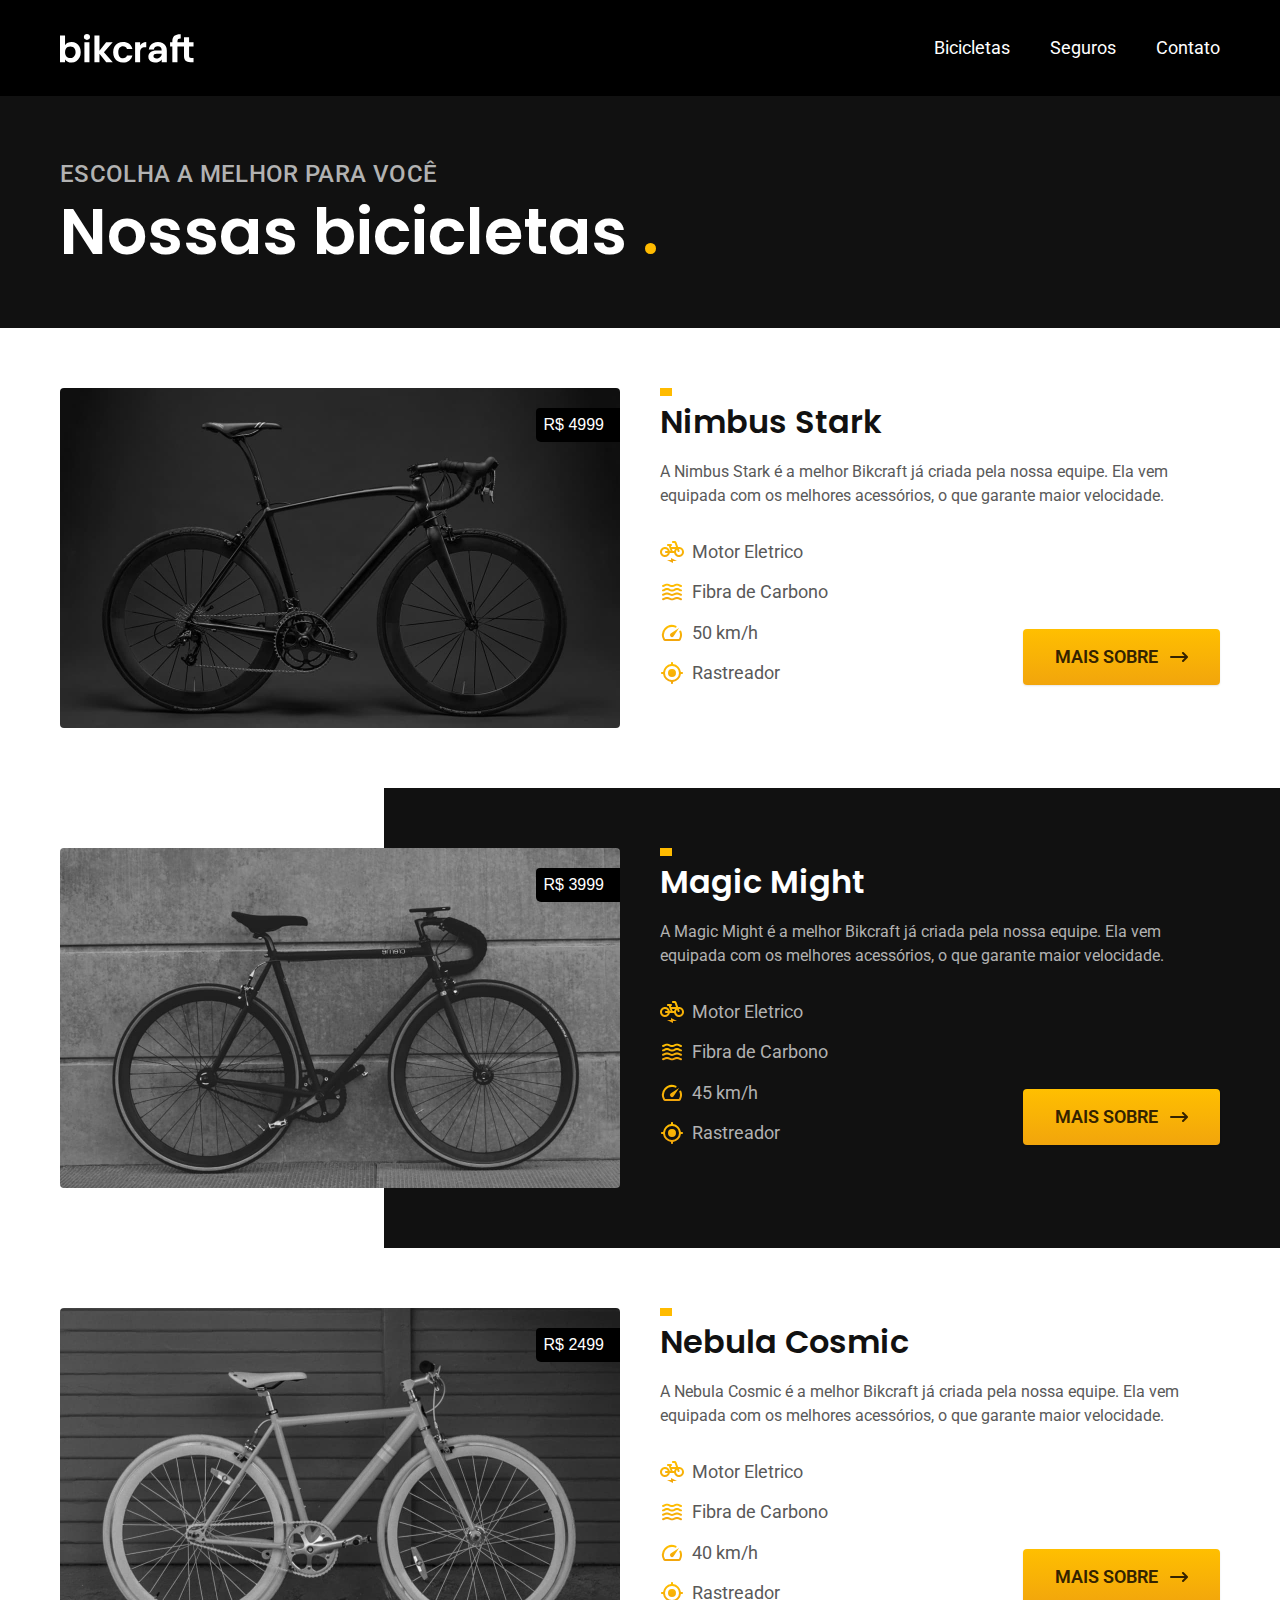
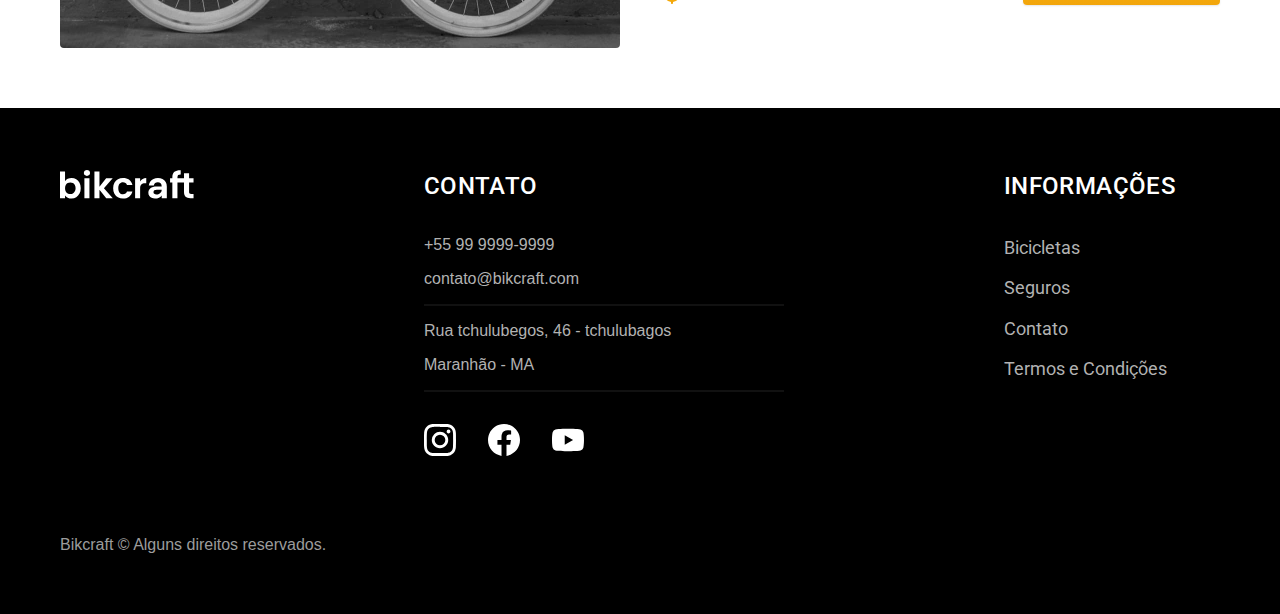
==== bicicletas.html @ 2ca4da3f "Termos e Bicicletas" ====
<!DOCTYPE html>
<html lang="pt-BR">

<head>
    <meta charset="UTF-8" />
    <meta name="viewport" content="width=device-width, initial-scale=1.0" />

    <title>Bicicletas | Bikcraft </title>
    <meta name="description" content="Bicicletas." />

    <link rel="stylesheet" href="./css/style.css" />

    <link rel="preconnect" href="https://fonts.googleapis.com" />
    <link rel="preconnect" href="https://fonts.gstatic.com" crossorigin />
    <link href="https://fonts.googleapis.com/css2?family=Poppins:ital,wght@0,100;0,200;0,300;0,400;0,500;0,600;0,700;0,800;0,900;1,100;1,200;1,300;1,400;1,500;1,600;1,700;1,800;1,900&family=Roboto:ital,wght@0,100;0,300;0,400;0,500;0,700;0,900;1,100;1,300;1,400;1,500;1,700;1,900&display=swap" rel="stylesheet" />
</head>

<body id="bicicletas">
    <header class="header-bg">
        <div class="container header">
            <a href="./"><img src="./img/bikcraft.svg" alt="Bikcraft" /> </a>

            <nav aria-label="primaria">
                <ul class="header-menu font-1-m cor-0">
                    <li><a href="./bicicletas.html">Bicicletas</a></li>
                    <li><a href="./seguros.html">Seguros</a></li>
                    <li><a href="./contato.html">Contato</a></li>
                </ul>
            </nav>
        </div>
    </header>

    <main>
        <div class="titulo-bg">
            <div class="titulo container">
                <p class="font-2-l-b cor-5">ESCOLHA A MELHOR PARA VOCÊ</p>
                <h1 class="font-1-xxl cor-0">Nossas bicicletas <span class="cor-p1">.</span></h1>
            </div>
        </div>
        <div class="bicicletas-bg">
            <div class="bicicletas container">
                <div class="bicicletas-imagem">
                    <img src="./img/bicicletas/nimbus.jpg" alt="Bicicleta preta">
                    <span class="font-2-m cor-0">R$ 4999</span>
                </div>
                <div class="bicicletas-conteudo">
                    <h2 class="font-1-xl">Nimbus Stark</h2>
                    <p class="font-2-s cor-8">A Nimbus Stark é a melhor Bikcraft já criada pela nossa equipe. Ela vem equipada com os melhores acessórios, o que garante maior velocidade.</p>
                    <ul class="font-1-m cor-8">
                        <li><img src="./img/icones/eletrica.svg" alt=""> Motor Eletrico
                        </li>
                        <li><img src="./img/icones/carbono.svg" alt=""> Fibra de Carbono
                        </li>
                        <li><img src="./img/icones/velocidade.svg" alt=""> 50 km/h
                        </li>
                        <li><img src="./img/icones/rastreador.svg" alt=""> Rastreador
                        </li>
                    </ul>
                    <a class="botao seta" href="./bicicletas/nimbus.html">Mais Sobre</a>
                </div>
            </div>
        </div>

        <div class="bicicletas-bg">
            <div class="bicicletas container">
                <div class="bicicletas-imagem">
                    <img src="./img/bicicletas/magic.jpg" alt="Bicicleta preta">
                    <span class="font-2-m cor-0">R$ 3999</span>
                </div>
                <div class="bicicletas-conteudo">
                    <h2 class="font-1-xl cor-0">Magic Might</h2>
                    <p class="font-2-s cor-5">A Magic Might é a melhor Bikcraft já criada pela nossa equipe. Ela vem equipada com os melhores acessórios, o que garante maior velocidade.</p>
                    <ul class="font-1-m cor-5">
                        <li><img src="./img/icones/eletrica.svg" alt=""> Motor Eletrico
                        </li>
                        <li><img src="./img/icones/carbono.svg" alt=""> Fibra de Carbono
                        </li>
                        <li><img src="./img/icones/velocidade.svg" alt=""> 45 km/h
                        </li>
                        <li><img src="./img/icones/rastreador.svg" alt=""> Rastreador
                        </li>
                    </ul>
                    <a class="botao seta" href="./bicicletas/magic.html">Mais Sobre</a>
                </div>
            </div>
        </div>

        <div class="bicicletas-bg">
            <div class="bicicletas container">
                <div class="bicicletas-imagem">
                    <img src="./img/bicicletas/nebula.jpg" alt="Bicicleta preta">
                    <span class="font-2-m cor-0">R$ 2499</span>
                </div>
                <div class="bicicletas-conteudo">
                    <h2 class="font-1-xl">Nebula Cosmic</h2>
                    <p class="font-2-s cor-8">A Nebula Cosmic é a melhor Bikcraft já criada pela nossa equipe. Ela vem equipada com os melhores acessórios, o que garante maior velocidade.</p>
                    <ul class="font-1-m cor-8">
                        <li><img src="./img/icones/eletrica.svg" alt=""> Motor Eletrico
                        </li>
                        <li><img src="./img/icones/carbono.svg" alt=""> Fibra de Carbono
                        </li>
                        <li><img src="./img/icones/velocidade.svg" alt=""> 40 km/h
                        </li>
                        <li><img src="./img/icones/rastreador.svg" alt=""> Rastreador
                        </li>
                    </ul>
                    <a class="botao seta" href="./bicicletas/nebula.html">Mais Sobre</a>
                </div>
            </div>
        </div>
    </main>

    <footer class="footer-bg">
        <div class="footer container">
            <div>
                <img src="./img/bikcraft.svg" alt="Bikcraft">
            </div>
            <div class="footer-contato">
                <h3 class="font-2-l-b cor-0">Contato</h3>
                <ul class="font-2-m cor-5">
                    <li><a href="tel:+55999999999">+55 99 9999-9999</a></li>
                    <li><a href="mailto:contato@bikcraft.com">contato@bikcraft.com</a></li>
                    <li>Rua tchulubegos, 46 - tchulubagos</li>
                    <li>Maranhão - MA</li>
                </ul>

                <div class="footer-redes">
                    <a href="">
                        <img src="./img/redes/instagram.svg" alt="Instagram">
                    </a>
                    <a href="">
                        <img src="./img/redes/facebook.svg" alt="Facebook">
                    </a>
                    <a href="">
                        <img src="./img/redes/youtube.svg" alt="Youtube">
                    </a>
                </div>
            </div>

            <div class="footer-informacoes">
                <h3 class="font-2-l-b cor-0">Informações</h3>
                <nav>
                    <ul class="font-1-m cor-5">
                        <li><a href="./bicicletas.html">Bicicletas</a></li>
                        <li><a href="./seguros.html">Seguros</a></li>
                        <li><a href="./contato.html">Contato</a></li>
                        <li><a href="./termos.html">Termos e Condições</a></li>
                    </ul>
                </nav>
            </div>
            <p class="footer-copy font-2-m cor-6">Bikcraft © Alguns direitos reservados.</p>
        </div>
    </footer>
</body>

</html>
---- css/style.css ----
@import "./global/global.css";
@import "./utility/typography.css";
@import "./utility/colors.css";

@import "./global/header.css";
@import "./global/footer.css";

@import "./utility/component.css";

@import "./home/introducao.css";
@import "./home/tecnologia.css";
@import "./home/parceiros.css";
@import "./home/depoimento.css";

@import "./bicicletas/bicicleta-list.css";
@import "./bicicletas/bicicletas.css";

@import "./seguros/seguros.css";

@import "./termos/termos.css";
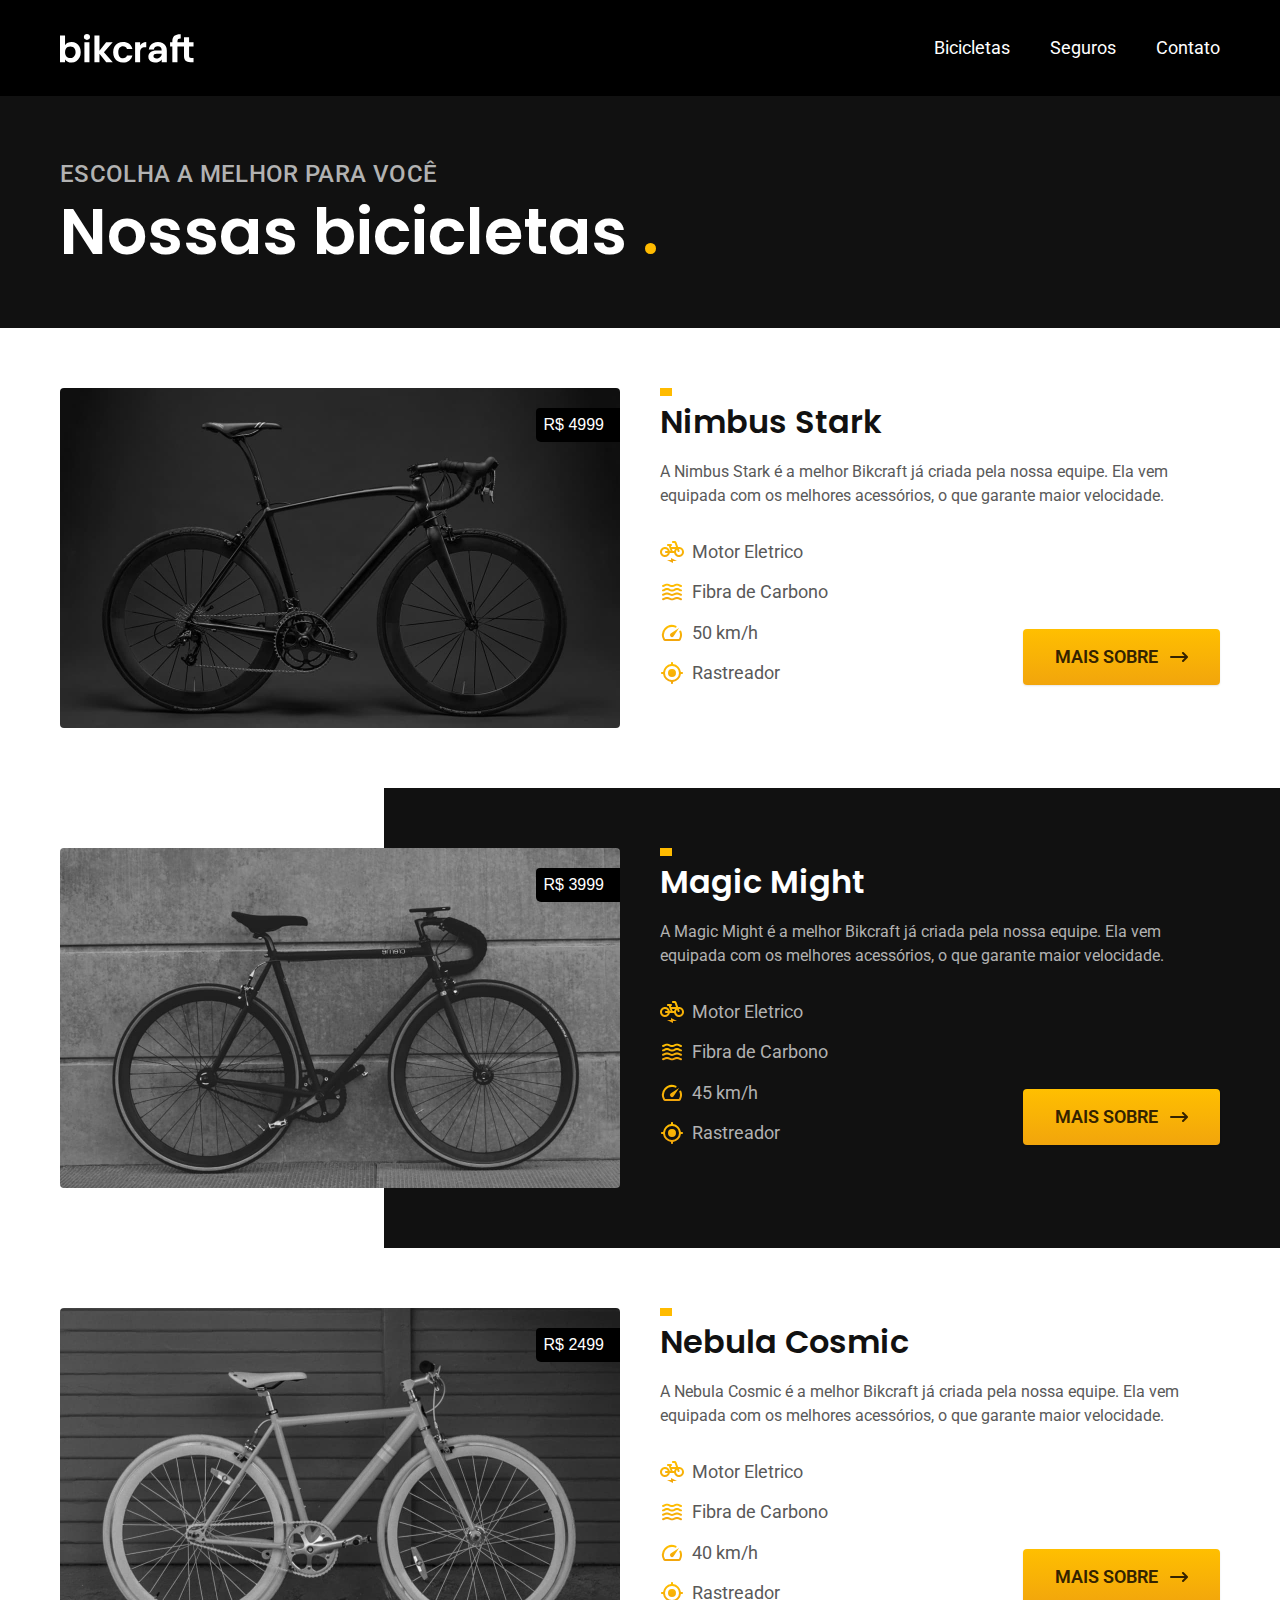
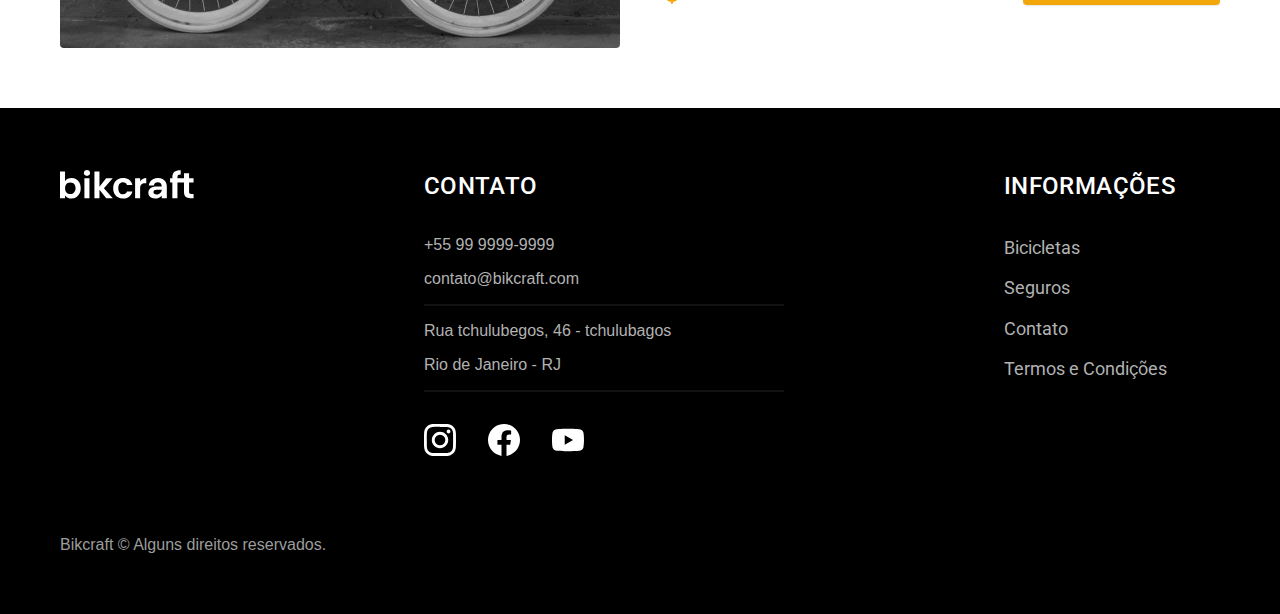
==== commit 589c956f: "Formulario, contato" ====
--- a/bicicletas.html
+++ b/bicicletas.html
@@ -121,7 +121,7 @@
                     <li><a href="tel:+55999999999">+55 99 9999-9999</a></li>
                     <li><a href="mailto:contato@bikcraft.com">contato@bikcraft.com</a></li>
                     <li>Rua tchulubegos, 46 - tchulubagos</li>
-                    <li>Maranhão - MA</li>
+                    <li>Rio de Janeiro - RJ</li>
                 </ul>
 
                 <div class="footer-redes">
--- a/css/style.css
+++ b/css/style.css
@@ -6,6 +6,7 @@
 @import "./global/footer.css";
 
 @import "./utility/component.css";
+@import "./utility/formulario.css";
 
 @import "./home/introducao.css";
 @import "./home/tecnologia.css";
@@ -15,6 +16,15 @@
 @import "./bicicletas/bicicleta-list.css";
 @import "./bicicletas/bicicletas.css";
 
+@import "./bicicleta/bicicleta.css";
+@import "./bicicleta/seguro.css";
+
 @import "./seguros/seguros.css";
+@import "./seguros/vantagens.css";
+@import "./seguros/perguntas.css";
+
+@import "./contato/contato.css";
+@import "./contato/lojas.css";
+
 
 @import "./termos/termos.css";
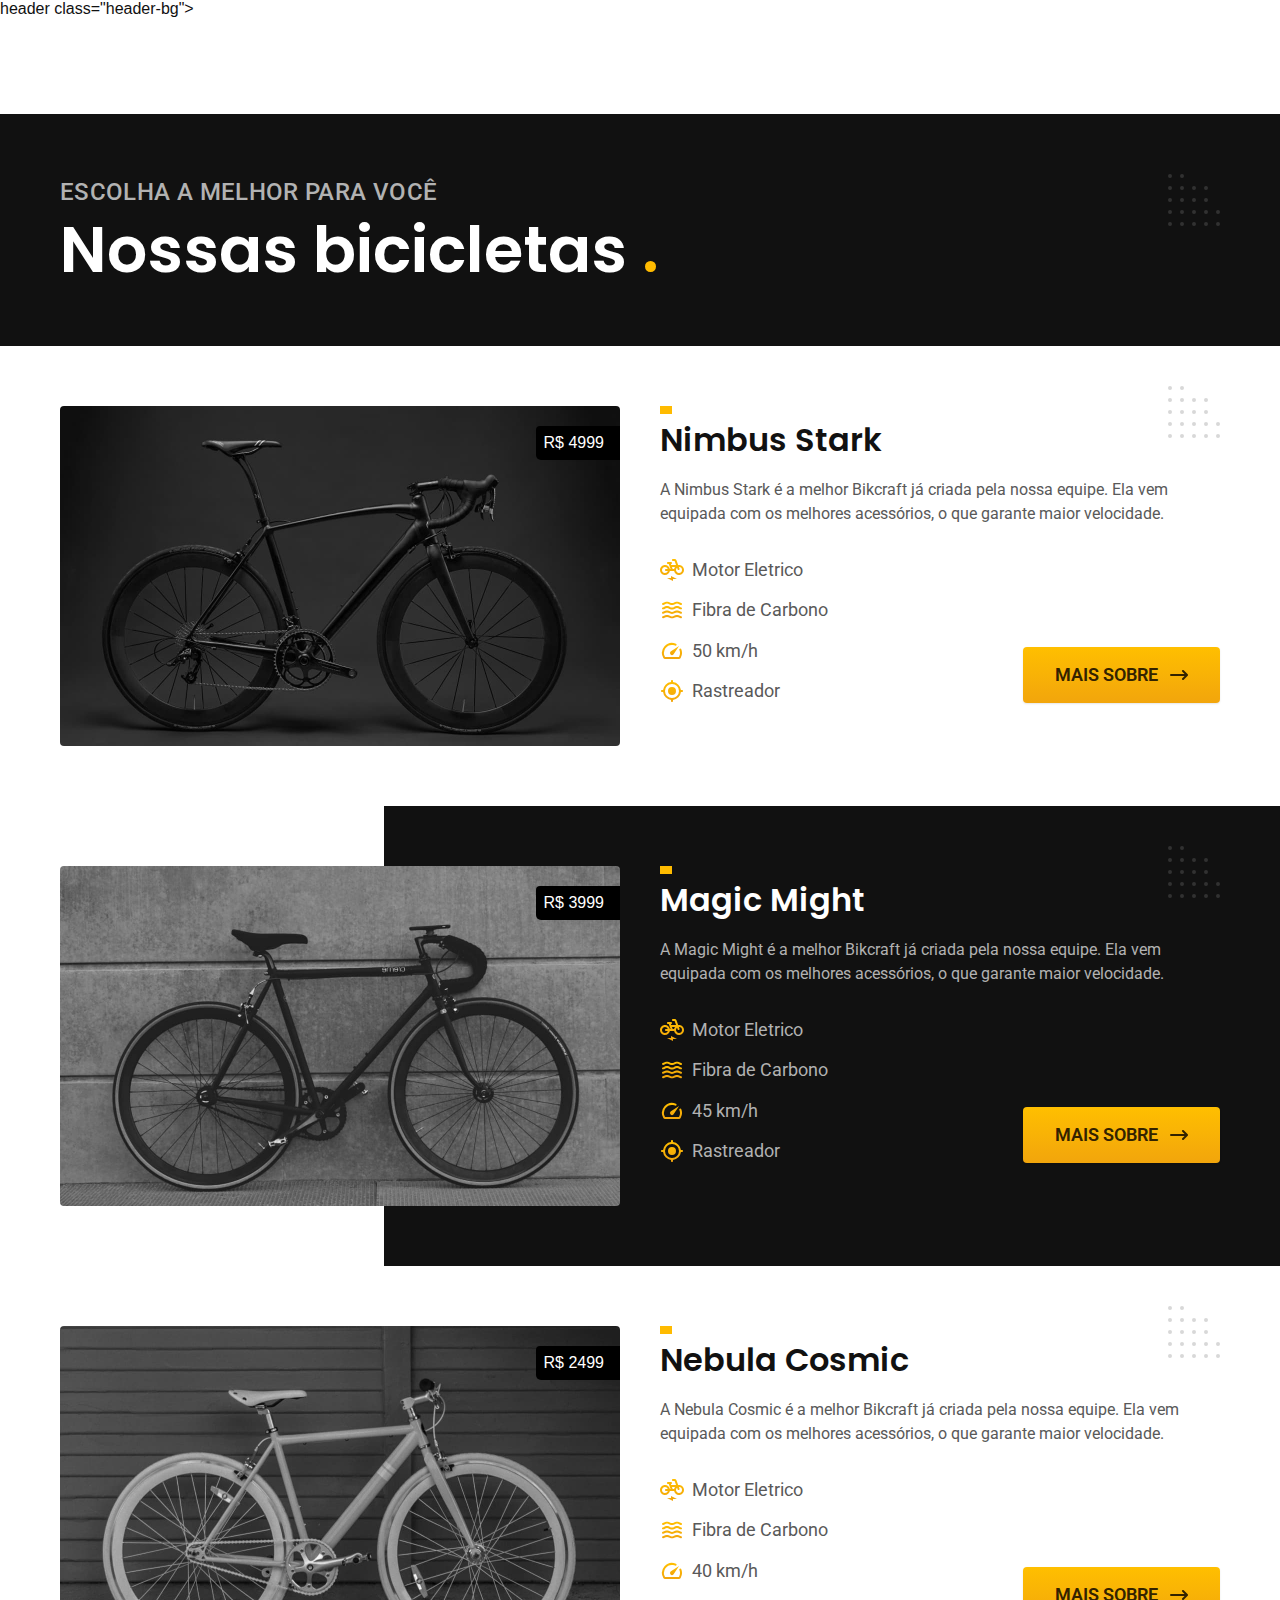
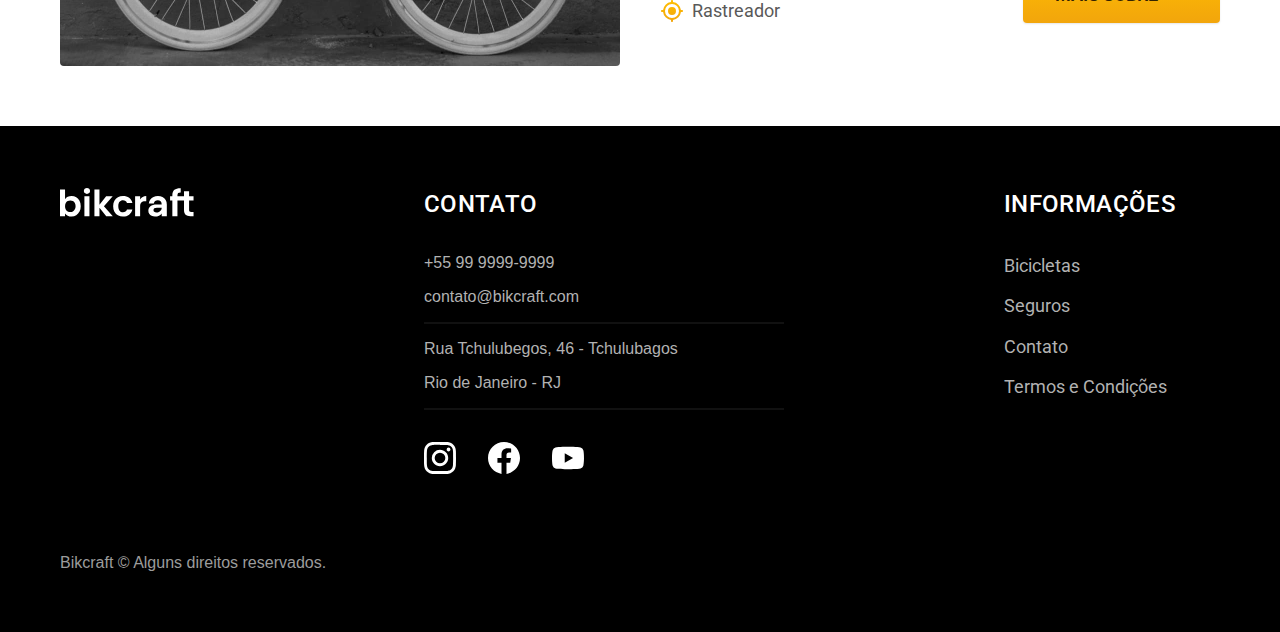
==== commit 917b20e0: "Otimizações" ====
--- a/bicicletas.html
+++ b/bicicletas.html
@@ -8,27 +8,28 @@
     <title>Bicicletas | Bikcraft </title>
     <meta name="description" content="Bicicletas." />
 
-    <link rel="stylesheet" href="./css/style.css" />
-
+     <link rel="preload" href="./css/style.css" as="style">
+  <link rel="stylesheet" href="./css/style.css" />
     <link rel="preconnect" href="https://fonts.googleapis.com" />
     <link rel="preconnect" href="https://fonts.gstatic.com" crossorigin />
     <link href="https://fonts.googleapis.com/css2?family=Poppins:ital,wght@0,100;0,200;0,300;0,400;0,500;0,600;0,700;0,800;0,900;1,100;1,200;1,300;1,400;1,500;1,600;1,700;1,800;1,900&family=Roboto:ital,wght@0,100;0,300;0,400;0,500;0,700;0,900;1,100;1,300;1,400;1,500;1,700;1,900&display=swap" rel="stylesheet" />
 </head>
 
 <body id="bicicletas">
-    <header class="header-bg">
-        <div class="container header">
-            <a href="./"><img src="./img/bikcraft.svg" alt="Bikcraft" /> </a>
+    header class="header-bg">
+    <div class="container header">
+      <a href="./"><img src="./img/bikcraft.svg" width="136" height="32" alt="Bikcraft" /> </a>
 
-            <nav aria-label="primaria">
-                <ul class="header-menu font-1-m cor-0">
-                    <li><a href="./bicicletas.html">Bicicletas</a></li>
-                    <li><a href="./seguros.html">Seguros</a></li>
-                    <li><a href="./contato.html">Contato</a></li>
-                </ul>
-            </nav>
-        </div>
-    </header>
+      <nav aria-label="primaria">
+        <ul class="header-menu font-1-m cor-0">
+          <li><a href="./bicicletas.html">Bicicletas</a></li>
+          <li><a href="./seguros.html">Seguros</a></li>
+          <li><a href="./contato.html">Contato</a></li>
+        </ul>
+      </nav>
+    </div>
+  </header>
+
 
     <main>
         <div class="titulo-bg">
@@ -40,20 +41,20 @@
         <div class="bicicletas-bg">
             <div class="bicicletas container">
                 <div class="bicicletas-imagem">
-                    <img src="./img/bicicletas/nimbus.jpg" alt="Bicicleta preta">
+                    <img src="./img/bicicletas/nimbus.jpg" width="1120" height="680"  alt="Bicicleta preta">
                     <span class="font-2-m cor-0">R$ 4999</span>
                 </div>
                 <div class="bicicletas-conteudo">
                     <h2 class="font-1-xl">Nimbus Stark</h2>
                     <p class="font-2-s cor-8">A Nimbus Stark é a melhor Bikcraft já criada pela nossa equipe. Ela vem equipada com os melhores acessórios, o que garante maior velocidade.</p>
                     <ul class="font-1-m cor-8">
-                        <li><img src="./img/icones/eletrica.svg" alt=""> Motor Eletrico
+                        <li><img src="./img/icones/eletrica.svg" width="32" height="32"  alt=""> Motor Eletrico
                         </li>
-                        <li><img src="./img/icones/carbono.svg" alt=""> Fibra de Carbono
+                        <li><img src="./img/icones/carbono.svg" width="32" height="32"  alt=""> Fibra de Carbono
                         </li>
-                        <li><img src="./img/icones/velocidade.svg" alt=""> 50 km/h
+                        <li><img src="./img/icones/velocidade.svg" width="32" height="32"  alt=""> 50 km/h
                         </li>
-                        <li><img src="./img/icones/rastreador.svg" alt=""> Rastreador
+                        <li><img src="./img/icones/rastreador.svg" width="32" height="32"  alt=""> Rastreador
                         </li>
                     </ul>
                     <a class="botao seta" href="./bicicletas/nimbus.html">Mais Sobre</a>
@@ -64,20 +65,20 @@
         <div class="bicicletas-bg">
             <div class="bicicletas container">
                 <div class="bicicletas-imagem">
-                    <img src="./img/bicicletas/magic.jpg" alt="Bicicleta preta">
+                    <img src="./img/bicicletas/magic.jpg" width="1120" height="680" alt="Bicicleta preta">
                     <span class="font-2-m cor-0">R$ 3999</span>
                 </div>
                 <div class="bicicletas-conteudo">
                     <h2 class="font-1-xl cor-0">Magic Might</h2>
                     <p class="font-2-s cor-5">A Magic Might é a melhor Bikcraft já criada pela nossa equipe. Ela vem equipada com os melhores acessórios, o que garante maior velocidade.</p>
                     <ul class="font-1-m cor-5">
-                        <li><img src="./img/icones/eletrica.svg" alt=""> Motor Eletrico
+                        <li><img src="./img/icones/eletrica.svg" width="32" height="32"  alt=""> Motor Eletrico
                         </li>
-                        <li><img src="./img/icones/carbono.svg" alt=""> Fibra de Carbono
+                        <li><img src="./img/icones/carbono.svg" width="32" height="32"  alt=""> Fibra de Carbono
                         </li>
-                        <li><img src="./img/icones/velocidade.svg" alt=""> 45 km/h
+                        <li><img src="./img/icones/velocidade.svg" width="32" height="32"  alt=""> 45 km/h
                         </li>
-                        <li><img src="./img/icones/rastreador.svg" alt=""> Rastreador
+                        <li><img src="./img/icones/rastreador.svg" width="32" height="32"  alt=""> Rastreador
                         </li>
                     </ul>
                     <a class="botao seta" href="./bicicletas/magic.html">Mais Sobre</a>
@@ -88,20 +89,20 @@
         <div class="bicicletas-bg">
             <div class="bicicletas container">
                 <div class="bicicletas-imagem">
-                    <img src="./img/bicicletas/nebula.jpg" alt="Bicicleta preta">
+                    <img src="./img/bicicletas/nebula.jpg" width="1120" height="680" alt="Bicicleta preta">
                     <span class="font-2-m cor-0">R$ 2499</span>
                 </div>
                 <div class="bicicletas-conteudo">
                     <h2 class="font-1-xl">Nebula Cosmic</h2>
                     <p class="font-2-s cor-8">A Nebula Cosmic é a melhor Bikcraft já criada pela nossa equipe. Ela vem equipada com os melhores acessórios, o que garante maior velocidade.</p>
                     <ul class="font-1-m cor-8">
-                        <li><img src="./img/icones/eletrica.svg" alt=""> Motor Eletrico
+                        <li><img src="./img/icones/eletrica.svg" width="32" height="32"  alt=""> Motor Eletrico
                         </li>
-                        <li><img src="./img/icones/carbono.svg" alt=""> Fibra de Carbono
+                        <li><img src="./img/icones/carbono.svg" width="32" height="32"  alt=""> Fibra de Carbono
                         </li>
-                        <li><img src="./img/icones/velocidade.svg" alt=""> 40 km/h
+                        <li><img src="./img/icones/velocidade.svg" width="32" height="32"  alt=""> 40 km/h
                         </li>
-                        <li><img src="./img/icones/rastreador.svg" alt=""> Rastreador
+                        <li><img src="./img/icones/rastreador.svg" width="32" height="32"  alt=""> Rastreador
                         </li>
                     </ul>
                     <a class="botao seta" href="./bicicletas/nebula.html">Mais Sobre</a>
@@ -112,45 +113,45 @@
 
     <footer class="footer-bg">
         <div class="footer container">
-            <div>
-                <img src="./img/bikcraft.svg" alt="Bikcraft">
+          <div>
+            <img src="./img/bikcraft.svg" width="136" height="32"  alt="Bikcraft">
+          </div>
+          <div class="footer-contato">
+            <h3 class="font-2-l-b cor-0">Contato</h3>
+            <ul class="font-2-m cor-5">
+              <li><a href="tel:+55999999999">+55 99 9999-9999</a></li>
+              <li><a href="mailto:contato@bikcraft.com">contato@bikcraft.com</a></li>
+              <li>Rua Tchulubegos, 46 - Tchulubagos</li>
+              <li>Rio de Janeiro - RJ</li>
+            </ul>
+    
+            <div class="footer-redes">
+              <a href="">
+                <img src="./img/redes/instagram.svg" width="32" height="32" alt="Instagram">
+              </a>
+              <a href="">
+                <img src="./img/redes/facebook.svg" width="32" height="32" alt="Facebook">
+              </a>
+              <a href="">
+                <img src="./img/redes/youtube.svg" width="32" height="32" alt="Youtube">
+              </a>
             </div>
-            <div class="footer-contato">
-                <h3 class="font-2-l-b cor-0">Contato</h3>
-                <ul class="font-2-m cor-5">
-                    <li><a href="tel:+55999999999">+55 99 9999-9999</a></li>
-                    <li><a href="mailto:contato@bikcraft.com">contato@bikcraft.com</a></li>
-                    <li>Rua tchulubegos, 46 - tchulubagos</li>
-                    <li>Rio de Janeiro - RJ</li>
-                </ul>
-
-                <div class="footer-redes">
-                    <a href="">
-                        <img src="./img/redes/instagram.svg" alt="Instagram">
-                    </a>
-                    <a href="">
-                        <img src="./img/redes/facebook.svg" alt="Facebook">
-                    </a>
-                    <a href="">
-                        <img src="./img/redes/youtube.svg" alt="Youtube">
-                    </a>
-                </div>
-            </div>
-
-            <div class="footer-informacoes">
-                <h3 class="font-2-l-b cor-0">Informações</h3>
-                <nav>
-                    <ul class="font-1-m cor-5">
-                        <li><a href="./bicicletas.html">Bicicletas</a></li>
-                        <li><a href="./seguros.html">Seguros</a></li>
-                        <li><a href="./contato.html">Contato</a></li>
-                        <li><a href="./termos.html">Termos e Condições</a></li>
-                    </ul>
-                </nav>
-            </div>
-            <p class="footer-copy font-2-m cor-6">Bikcraft © Alguns direitos reservados.</p>
+          </div>
+    
+          <div class="footer-informacoes">
+            <h3 class="font-2-l-b cor-0">Informações</h3>
+            <nav>
+              <ul class="font-1-m cor-5">
+                <li><a href="./bicicletas.html">Bicicletas</a></li>
+                <li><a href="./seguros.html">Seguros</a></li>
+                <li><a href="./contato.html">Contato</a></li>
+                <li><a href="./termos.html">Termos e Condições</a></li>
+              </ul>
+            </nav>
+          </div>
+          <p class="footer-copy font-2-m cor-6">Bikcraft © Alguns direitos reservados.</p>
         </div>
-    </footer>
+      </footer>
 </body>
 
 </html>--- a/css/style.css
+++ b/css/style.css
@@ -26,5 +26,7 @@
 @import "./contato/contato.css";
 @import "./contato/lojas.css";
 
+@import "./orcamento/orcamento.css";
+
 
 @import "./termos/termos.css";
--- a/css/style.css
+++ b/css/style.css
@@ -26,5 +26,7 @@
 @import "./contato/contato.css";
 @import "./contato/lojas.css";
 
+@import "./orcamento/orcamento.css";
+
 
 @import "./termos/termos.css";
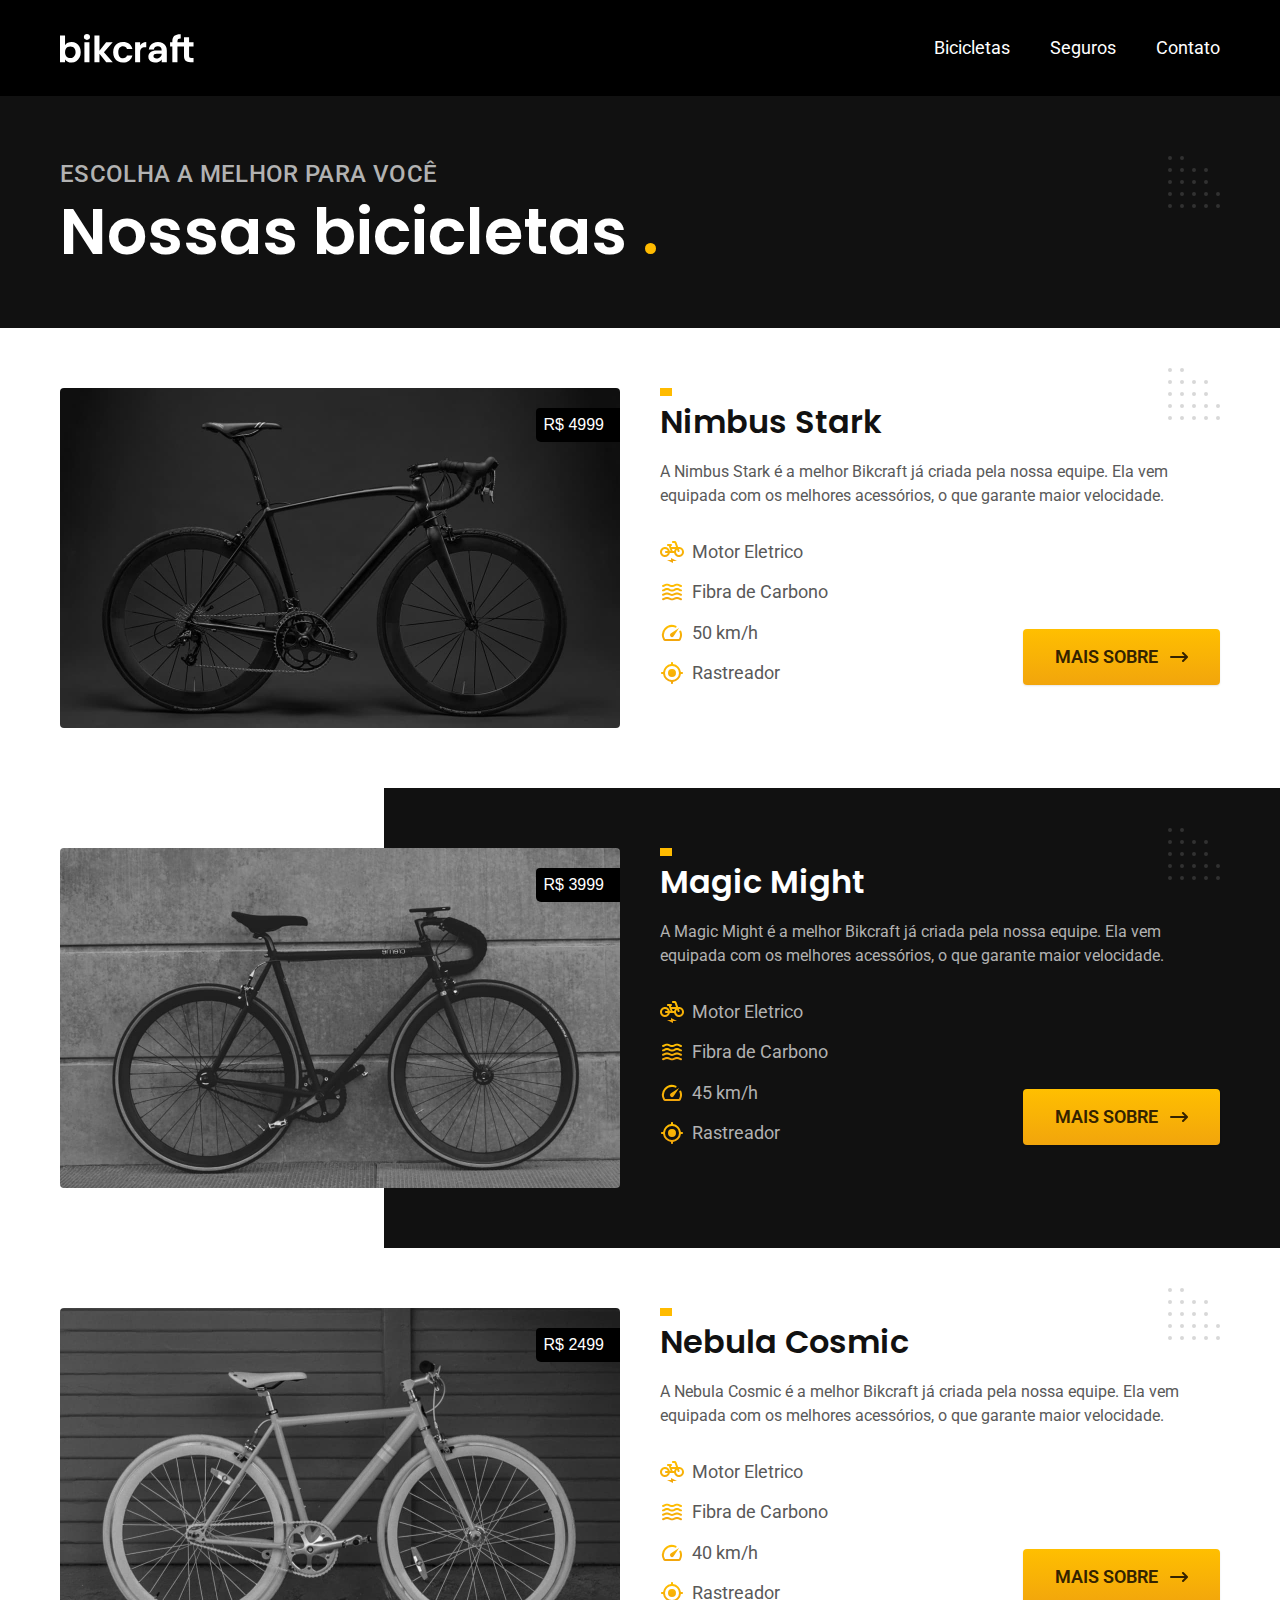
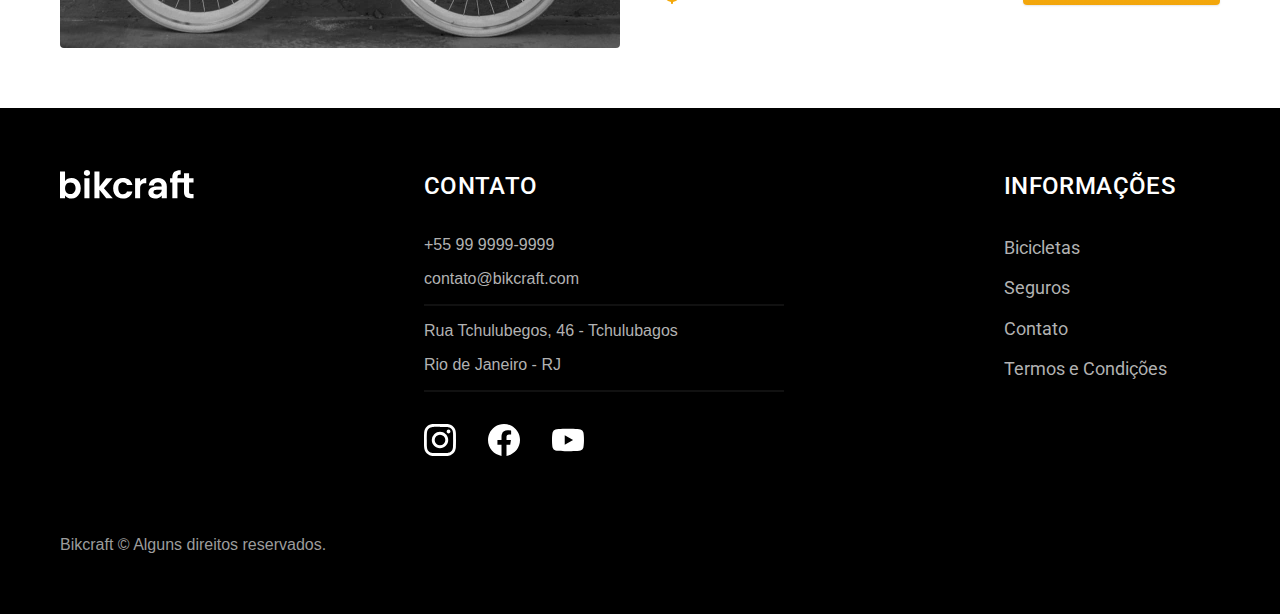
==== commit 0f26c790: "javascript" ====
--- a/bicicletas.html
+++ b/bicicletas.html
@@ -2,21 +2,21 @@
 <html lang="pt-BR">
 
 <head>
-    <meta charset="UTF-8" />
-    <meta name="viewport" content="width=device-width, initial-scale=1.0" />
+  <meta charset="UTF-8" />
+  <meta name="viewport" content="width=device-width, initial-scale=1.0" />
 
-    <title>Bicicletas | Bikcraft </title>
-    <meta name="description" content="Bicicletas." />
+  <title>Bicicletas | Bikcraft </title>
+  <meta name="description" content="Bicicletas." />
 
-     <link rel="preload" href="./css/style.css" as="style">
+  <link rel="preload" href="./css/style.css" as="style">
   <link rel="stylesheet" href="./css/style.css" />
-    <link rel="preconnect" href="https://fonts.googleapis.com" />
-    <link rel="preconnect" href="https://fonts.gstatic.com" crossorigin />
-    <link href="https://fonts.googleapis.com/css2?family=Poppins:ital,wght@0,100;0,200;0,300;0,400;0,500;0,600;0,700;0,800;0,900;1,100;1,200;1,300;1,400;1,500;1,600;1,700;1,800;1,900&family=Roboto:ital,wght@0,100;0,300;0,400;0,500;0,700;0,900;1,100;1,300;1,400;1,500;1,700;1,900&display=swap" rel="stylesheet" />
+  <link rel="preconnect" href="https://fonts.googleapis.com" />
+  <link rel="preconnect" href="https://fonts.gstatic.com" crossorigin />
+  <link href="https://fonts.googleapis.com/css2?family=Poppins:ital,wght@0,100;0,200;0,300;0,400;0,500;0,600;0,700;0,800;0,900;1,100;1,200;1,300;1,400;1,500;1,600;1,700;1,800;1,900&family=Roboto:ital,wght@0,100;0,300;0,400;0,500;0,700;0,900;1,100;1,300;1,400;1,500;1,700;1,900&display=swap" rel="stylesheet" />
 </head>
 
 <body id="bicicletas">
-    header class="header-bg">
+  <header class="header-bg">
     <div class="container header">
       <a href="./"><img src="./img/bikcraft.svg" width="136" height="32" alt="Bikcraft" /> </a>
 
@@ -31,127 +31,127 @@
   </header>
 
 
-    <main>
-        <div class="titulo-bg">
-            <div class="titulo container">
-                <p class="font-2-l-b cor-5">ESCOLHA A MELHOR PARA VOCÊ</p>
-                <h1 class="font-1-xxl cor-0">Nossas bicicletas <span class="cor-p1">.</span></h1>
-            </div>
+  <main>
+    <div class="titulo-bg">
+      <div class="titulo container">
+        <p class="font-2-l-b cor-5">ESCOLHA A MELHOR PARA VOCÊ</p>
+        <h1 class="font-1-xxl cor-0">Nossas bicicletas <span class="cor-p1">.</span></h1>
+      </div>
+    </div>
+    <div class="bicicletas-bg">
+      <div class="bicicletas container">
+        <div class="bicicletas-imagem">
+          <img src="./img/bicicletas/nimbus.jpg" width="1120" height="680" alt="Bicicleta preta">
+          <span class="font-2-m cor-0">R$ 4999</span>
         </div>
-        <div class="bicicletas-bg">
-            <div class="bicicletas container">
-                <div class="bicicletas-imagem">
-                    <img src="./img/bicicletas/nimbus.jpg" width="1120" height="680"  alt="Bicicleta preta">
-                    <span class="font-2-m cor-0">R$ 4999</span>
-                </div>
-                <div class="bicicletas-conteudo">
-                    <h2 class="font-1-xl">Nimbus Stark</h2>
-                    <p class="font-2-s cor-8">A Nimbus Stark é a melhor Bikcraft já criada pela nossa equipe. Ela vem equipada com os melhores acessórios, o que garante maior velocidade.</p>
-                    <ul class="font-1-m cor-8">
-                        <li><img src="./img/icones/eletrica.svg" width="32" height="32"  alt=""> Motor Eletrico
-                        </li>
-                        <li><img src="./img/icones/carbono.svg" width="32" height="32"  alt=""> Fibra de Carbono
-                        </li>
-                        <li><img src="./img/icones/velocidade.svg" width="32" height="32"  alt=""> 50 km/h
-                        </li>
-                        <li><img src="./img/icones/rastreador.svg" width="32" height="32"  alt=""> Rastreador
-                        </li>
-                    </ul>
-                    <a class="botao seta" href="./bicicletas/nimbus.html">Mais Sobre</a>
-                </div>
-            </div>
+        <div class="bicicletas-conteudo">
+          <h2 class="font-1-xl">Nimbus Stark</h2>
+          <p class="font-2-s cor-8">A Nimbus Stark é a melhor Bikcraft já criada pela nossa equipe. Ela vem equipada com os melhores acessórios, o que garante maior velocidade.</p>
+          <ul class="font-1-m cor-8">
+            <li><img src="./img/icones/eletrica.svg" width="32" height="32" alt=""> Motor Eletrico
+            </li>
+            <li><img src="./img/icones/carbono.svg" width="32" height="32" alt=""> Fibra de Carbono
+            </li>
+            <li><img src="./img/icones/velocidade.svg" width="32" height="32" alt=""> 50 km/h
+            </li>
+            <li><img src="./img/icones/rastreador.svg" width="32" height="32" alt=""> Rastreador
+            </li>
+          </ul>
+          <a class="botao seta" href="./bicicletas/nimbus.html">Mais Sobre</a>
         </div>
+      </div>
+    </div>
 
-        <div class="bicicletas-bg">
-            <div class="bicicletas container">
-                <div class="bicicletas-imagem">
-                    <img src="./img/bicicletas/magic.jpg" width="1120" height="680" alt="Bicicleta preta">
-                    <span class="font-2-m cor-0">R$ 3999</span>
-                </div>
-                <div class="bicicletas-conteudo">
-                    <h2 class="font-1-xl cor-0">Magic Might</h2>
-                    <p class="font-2-s cor-5">A Magic Might é a melhor Bikcraft já criada pela nossa equipe. Ela vem equipada com os melhores acessórios, o que garante maior velocidade.</p>
-                    <ul class="font-1-m cor-5">
-                        <li><img src="./img/icones/eletrica.svg" width="32" height="32"  alt=""> Motor Eletrico
-                        </li>
-                        <li><img src="./img/icones/carbono.svg" width="32" height="32"  alt=""> Fibra de Carbono
-                        </li>
-                        <li><img src="./img/icones/velocidade.svg" width="32" height="32"  alt=""> 45 km/h
-                        </li>
-                        <li><img src="./img/icones/rastreador.svg" width="32" height="32"  alt=""> Rastreador
-                        </li>
-                    </ul>
-                    <a class="botao seta" href="./bicicletas/magic.html">Mais Sobre</a>
-                </div>
-            </div>
+    <div class="bicicletas-bg">
+      <div class="bicicletas container">
+        <div class="bicicletas-imagem">
+          <img src="./img/bicicletas/magic.jpg" width="1120" height="680" alt="Bicicleta preta">
+          <span class="font-2-m cor-0">R$ 3999</span>
         </div>
+        <div class="bicicletas-conteudo">
+          <h2 class="font-1-xl cor-0">Magic Might</h2>
+          <p class="font-2-s cor-5">A Magic Might é a melhor Bikcraft já criada pela nossa equipe. Ela vem equipada com os melhores acessórios, o que garante maior velocidade.</p>
+          <ul class="font-1-m cor-5">
+            <li><img src="./img/icones/eletrica.svg" width="32" height="32" alt=""> Motor Eletrico
+            </li>
+            <li><img src="./img/icones/carbono.svg" width="32" height="32" alt=""> Fibra de Carbono
+            </li>
+            <li><img src="./img/icones/velocidade.svg" width="32" height="32" alt=""> 45 km/h
+            </li>
+            <li><img src="./img/icones/rastreador.svg" width="32" height="32" alt=""> Rastreador
+            </li>
+          </ul>
+          <a class="botao seta" href="./bicicletas/magic.html">Mais Sobre</a>
+        </div>
+      </div>
+    </div>
 
-        <div class="bicicletas-bg">
-            <div class="bicicletas container">
-                <div class="bicicletas-imagem">
-                    <img src="./img/bicicletas/nebula.jpg" width="1120" height="680" alt="Bicicleta preta">
-                    <span class="font-2-m cor-0">R$ 2499</span>
-                </div>
-                <div class="bicicletas-conteudo">
-                    <h2 class="font-1-xl">Nebula Cosmic</h2>
-                    <p class="font-2-s cor-8">A Nebula Cosmic é a melhor Bikcraft já criada pela nossa equipe. Ela vem equipada com os melhores acessórios, o que garante maior velocidade.</p>
-                    <ul class="font-1-m cor-8">
-                        <li><img src="./img/icones/eletrica.svg" width="32" height="32"  alt=""> Motor Eletrico
-                        </li>
-                        <li><img src="./img/icones/carbono.svg" width="32" height="32"  alt=""> Fibra de Carbono
-                        </li>
-                        <li><img src="./img/icones/velocidade.svg" width="32" height="32"  alt=""> 40 km/h
-                        </li>
-                        <li><img src="./img/icones/rastreador.svg" width="32" height="32"  alt=""> Rastreador
-                        </li>
-                    </ul>
-                    <a class="botao seta" href="./bicicletas/nebula.html">Mais Sobre</a>
-                </div>
-            </div>
+    <div class="bicicletas-bg">
+      <div class="bicicletas container">
+        <div class="bicicletas-imagem">
+          <img src="./img/bicicletas/nebula.jpg" width="1120" height="680" alt="Bicicleta preta">
+          <span class="font-2-m cor-0">R$ 2499</span>
         </div>
-    </main>
+        <div class="bicicletas-conteudo">
+          <h2 class="font-1-xl">Nebula Cosmic</h2>
+          <p class="font-2-s cor-8">A Nebula Cosmic é a melhor Bikcraft já criada pela nossa equipe. Ela vem equipada com os melhores acessórios, o que garante maior velocidade.</p>
+          <ul class="font-1-m cor-8">
+            <li><img src="./img/icones/eletrica.svg" width="32" height="32" alt=""> Motor Eletrico
+            </li>
+            <li><img src="./img/icones/carbono.svg" width="32" height="32" alt=""> Fibra de Carbono
+            </li>
+            <li><img src="./img/icones/velocidade.svg" width="32" height="32" alt=""> 40 km/h
+            </li>
+            <li><img src="./img/icones/rastreador.svg" width="32" height="32" alt=""> Rastreador
+            </li>
+          </ul>
+          <a class="botao seta" href="./bicicletas/nebula.html">Mais Sobre</a>
+        </div>
+      </div>
+    </div>
+  </main>
 
-    <footer class="footer-bg">
-        <div class="footer container">
-          <div>
-            <img src="./img/bikcraft.svg" width="136" height="32"  alt="Bikcraft">
-          </div>
-          <div class="footer-contato">
-            <h3 class="font-2-l-b cor-0">Contato</h3>
-            <ul class="font-2-m cor-5">
-              <li><a href="tel:+55999999999">+55 99 9999-9999</a></li>
-              <li><a href="mailto:contato@bikcraft.com">contato@bikcraft.com</a></li>
-              <li>Rua Tchulubegos, 46 - Tchulubagos</li>
-              <li>Rio de Janeiro - RJ</li>
-            </ul>
-    
-            <div class="footer-redes">
-              <a href="">
-                <img src="./img/redes/instagram.svg" width="32" height="32" alt="Instagram">
-              </a>
-              <a href="">
-                <img src="./img/redes/facebook.svg" width="32" height="32" alt="Facebook">
-              </a>
-              <a href="">
-                <img src="./img/redes/youtube.svg" width="32" height="32" alt="Youtube">
-              </a>
-            </div>
-          </div>
-    
-          <div class="footer-informacoes">
-            <h3 class="font-2-l-b cor-0">Informações</h3>
-            <nav>
-              <ul class="font-1-m cor-5">
-                <li><a href="./bicicletas.html">Bicicletas</a></li>
-                <li><a href="./seguros.html">Seguros</a></li>
-                <li><a href="./contato.html">Contato</a></li>
-                <li><a href="./termos.html">Termos e Condições</a></li>
-              </ul>
-            </nav>
-          </div>
-          <p class="footer-copy font-2-m cor-6">Bikcraft © Alguns direitos reservados.</p>
+  <footer class="footer-bg">
+    <div class="footer container">
+      <div>
+        <img src="./img/bikcraft.svg" width="136" height="32" alt="Bikcraft">
+      </div>
+      <div class="footer-contato">
+        <h3 class="font-2-l-b cor-0">Contato</h3>
+        <ul class="font-2-m cor-5">
+          <li><a href="tel:+55999999999">+55 99 9999-9999</a></li>
+          <li><a href="mailto:contato@bikcraft.com">contato@bikcraft.com</a></li>
+          <li>Rua Tchulubegos, 46 - Tchulubagos</li>
+          <li>Rio de Janeiro - RJ</li>
+        </ul>
+
+        <div class="footer-redes">
+          <a href="">
+            <img src="./img/redes/instagram.svg" width="32" height="32" alt="Instagram">
+          </a>
+          <a href="">
+            <img src="./img/redes/facebook.svg" width="32" height="32" alt="Facebook">
+          </a>
+          <a href="">
+            <img src="./img/redes/youtube.svg" width="32" height="32" alt="Youtube">
+          </a>
         </div>
-      </footer>
+      </div>
+
+      <div class="footer-informacoes">
+        <h3 class="font-2-l-b cor-0">Informações</h3>
+        <nav>
+          <ul class="font-1-m cor-5">
+            <li><a href="./bicicletas.html">Bicicletas</a></li>
+            <li><a href="./seguros.html">Seguros</a></li>
+            <li><a href="./contato.html">Contato</a></li>
+            <li><a href="./termos.html">Termos e Condições</a></li>
+          </ul>
+        </nav>
+      </div>
+      <p class="footer-copy font-2-m cor-6">Bikcraft © Alguns direitos reservados.</p>
+    </div>
+  </footer>
 </body>
 
 </html>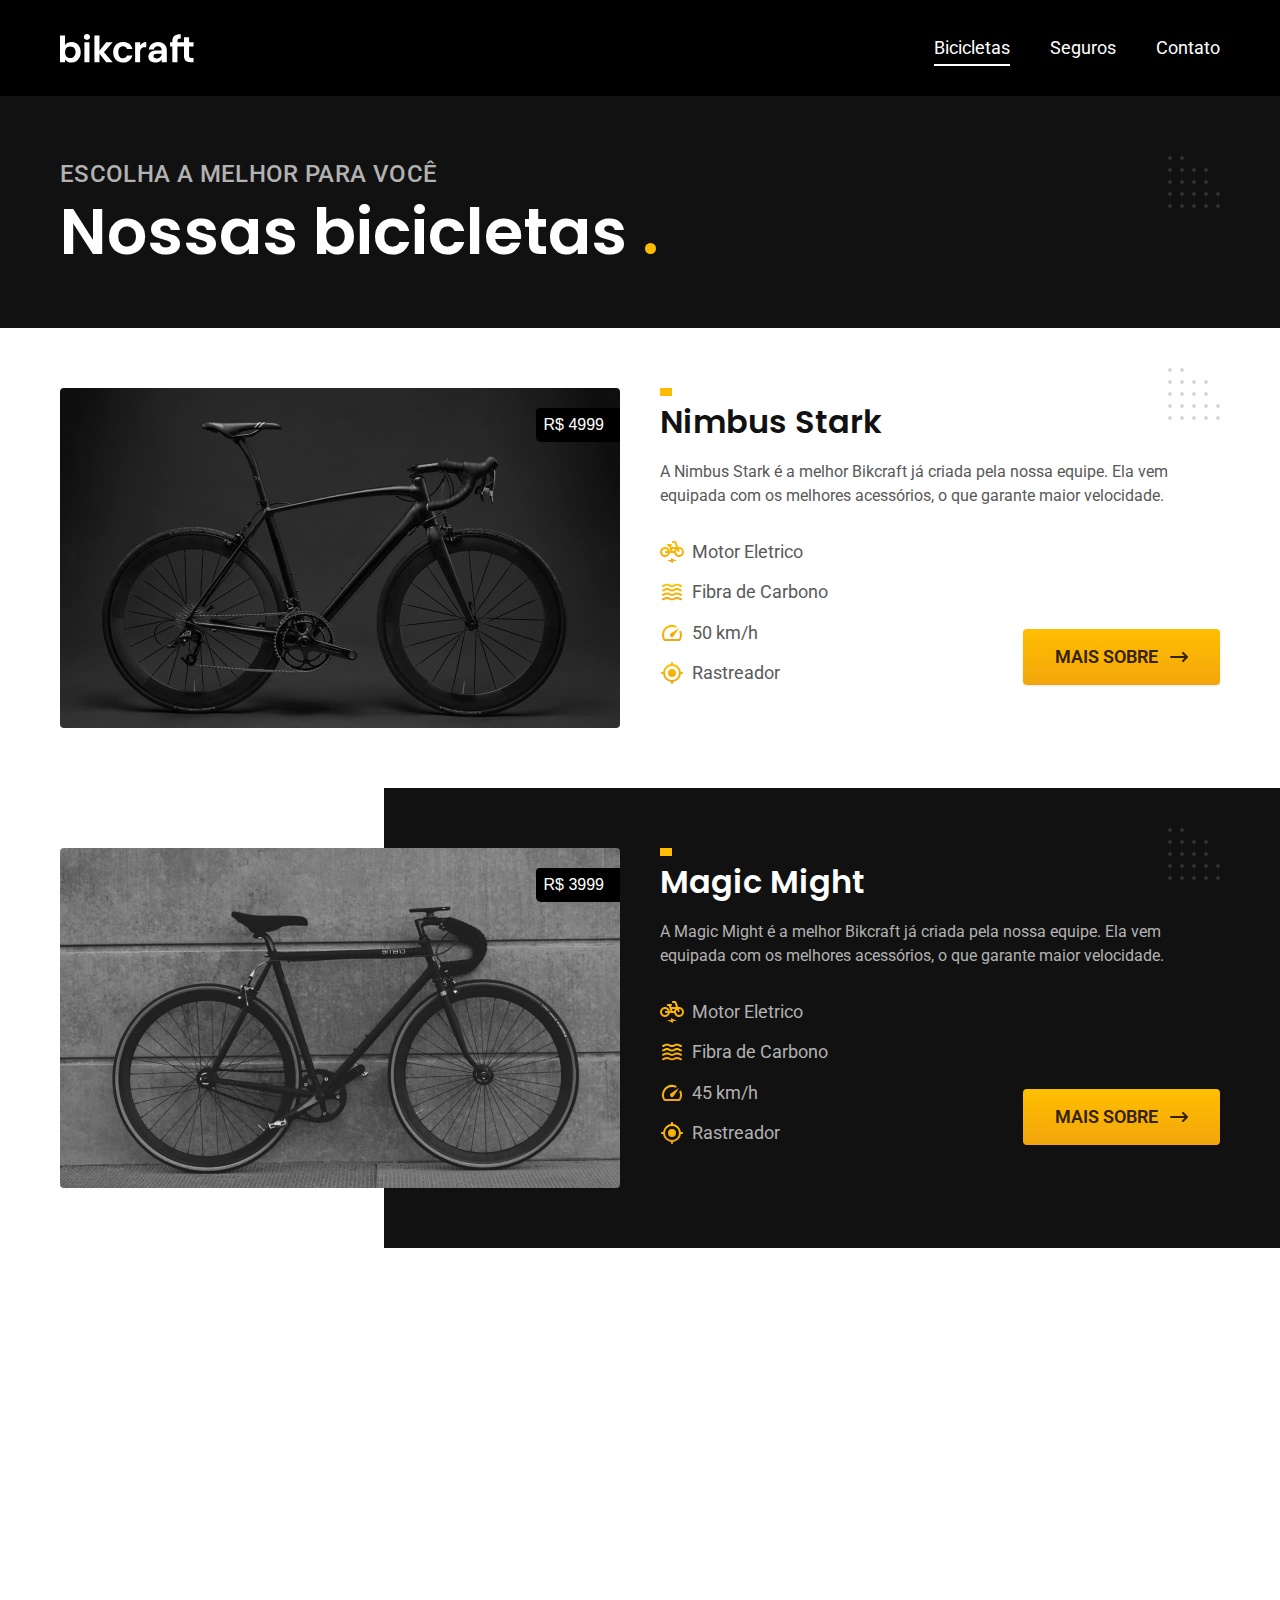
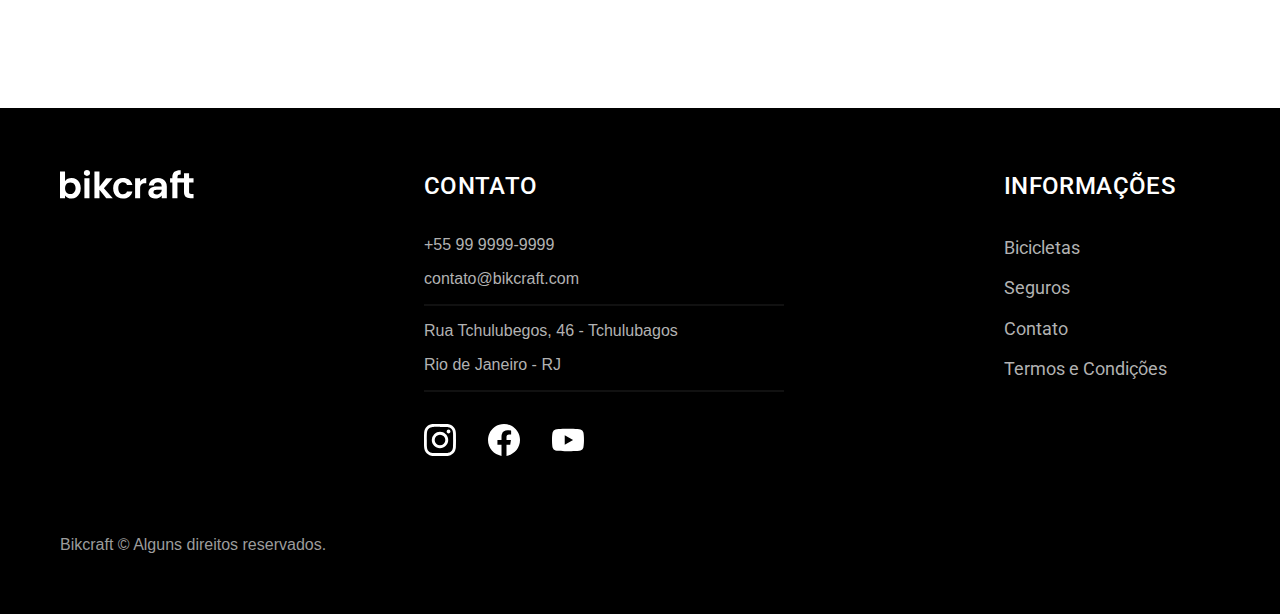
==== commit caf363dd: "Plugins e galeria de imagem" ====
--- a/bicicletas.html
+++ b/bicicletas.html
@@ -33,13 +33,13 @@
 
   <main>
     <div class="titulo-bg">
-      <div class="titulo container">
+      <div class="titulo container fadeInLeft" data-anime="200">
         <p class="font-2-l-b cor-5">ESCOLHA A MELHOR PARA VOCÊ</p>
         <h1 class="font-1-xxl cor-0">Nossas bicicletas <span class="cor-p1">.</span></h1>
       </div>
     </div>
     <div class="bicicletas-bg">
-      <div class="bicicletas container">
+      <div class="bicicletas container fadeInDown" data-anime="400">
         <div class="bicicletas-imagem">
           <img src="./img/bicicletas/nimbus.jpg" width="1120" height="680" alt="Bicicleta preta">
           <span class="font-2-m cor-0">R$ 4999</span>
@@ -63,7 +63,7 @@
     </div>
 
     <div class="bicicletas-bg">
-      <div class="bicicletas container">
+      <div class="bicicletas container fadeInDown" data-anime="600">
         <div class="bicicletas-imagem">
           <img src="./img/bicicletas/magic.jpg" width="1120" height="680" alt="Bicicleta preta">
           <span class="font-2-m cor-0">R$ 3999</span>
@@ -87,7 +87,7 @@
     </div>
 
     <div class="bicicletas-bg">
-      <div class="bicicletas container">
+      <div class="bicicletas container fadeInDown" data-anime="800">
         <div class="bicicletas-imagem">
           <img src="./img/bicicletas/nebula.jpg" width="1120" height="680" alt="Bicicleta preta">
           <span class="font-2-m cor-0">R$ 2499</span>
@@ -152,6 +152,9 @@
       <p class="footer-copy font-2-m cor-6">Bikcraft © Alguns direitos reservados.</p>
     </div>
   </footer>
+
+  <script src="./js/plugins/simple-anime.js"></script>
+  <script src="./js/script.js"></script>
 </body>
 
 </html>--- a/css/style.css
+++ b/css/style.css
@@ -7,6 +7,7 @@
 
 @import "./utility/component.css";
 @import "./utility/formulario.css";
+@import "./utility/animacao.css";
 
 @import "./home/introducao.css";
 @import "./home/tecnologia.css";
@@ -28,5 +29,4 @@
 
 @import "./orcamento/orcamento.css";
 
-
 @import "./termos/termos.css";
--- a/css/style.css
+++ b/css/style.css
@@ -7,6 +7,7 @@
 
 @import "./utility/component.css";
 @import "./utility/formulario.css";
+@import "./utility/animacao.css";
 
 @import "./home/introducao.css";
 @import "./home/tecnologia.css";
@@ -28,5 +29,4 @@
 
 @import "./orcamento/orcamento.css";
 
-
 @import "./termos/termos.css";
